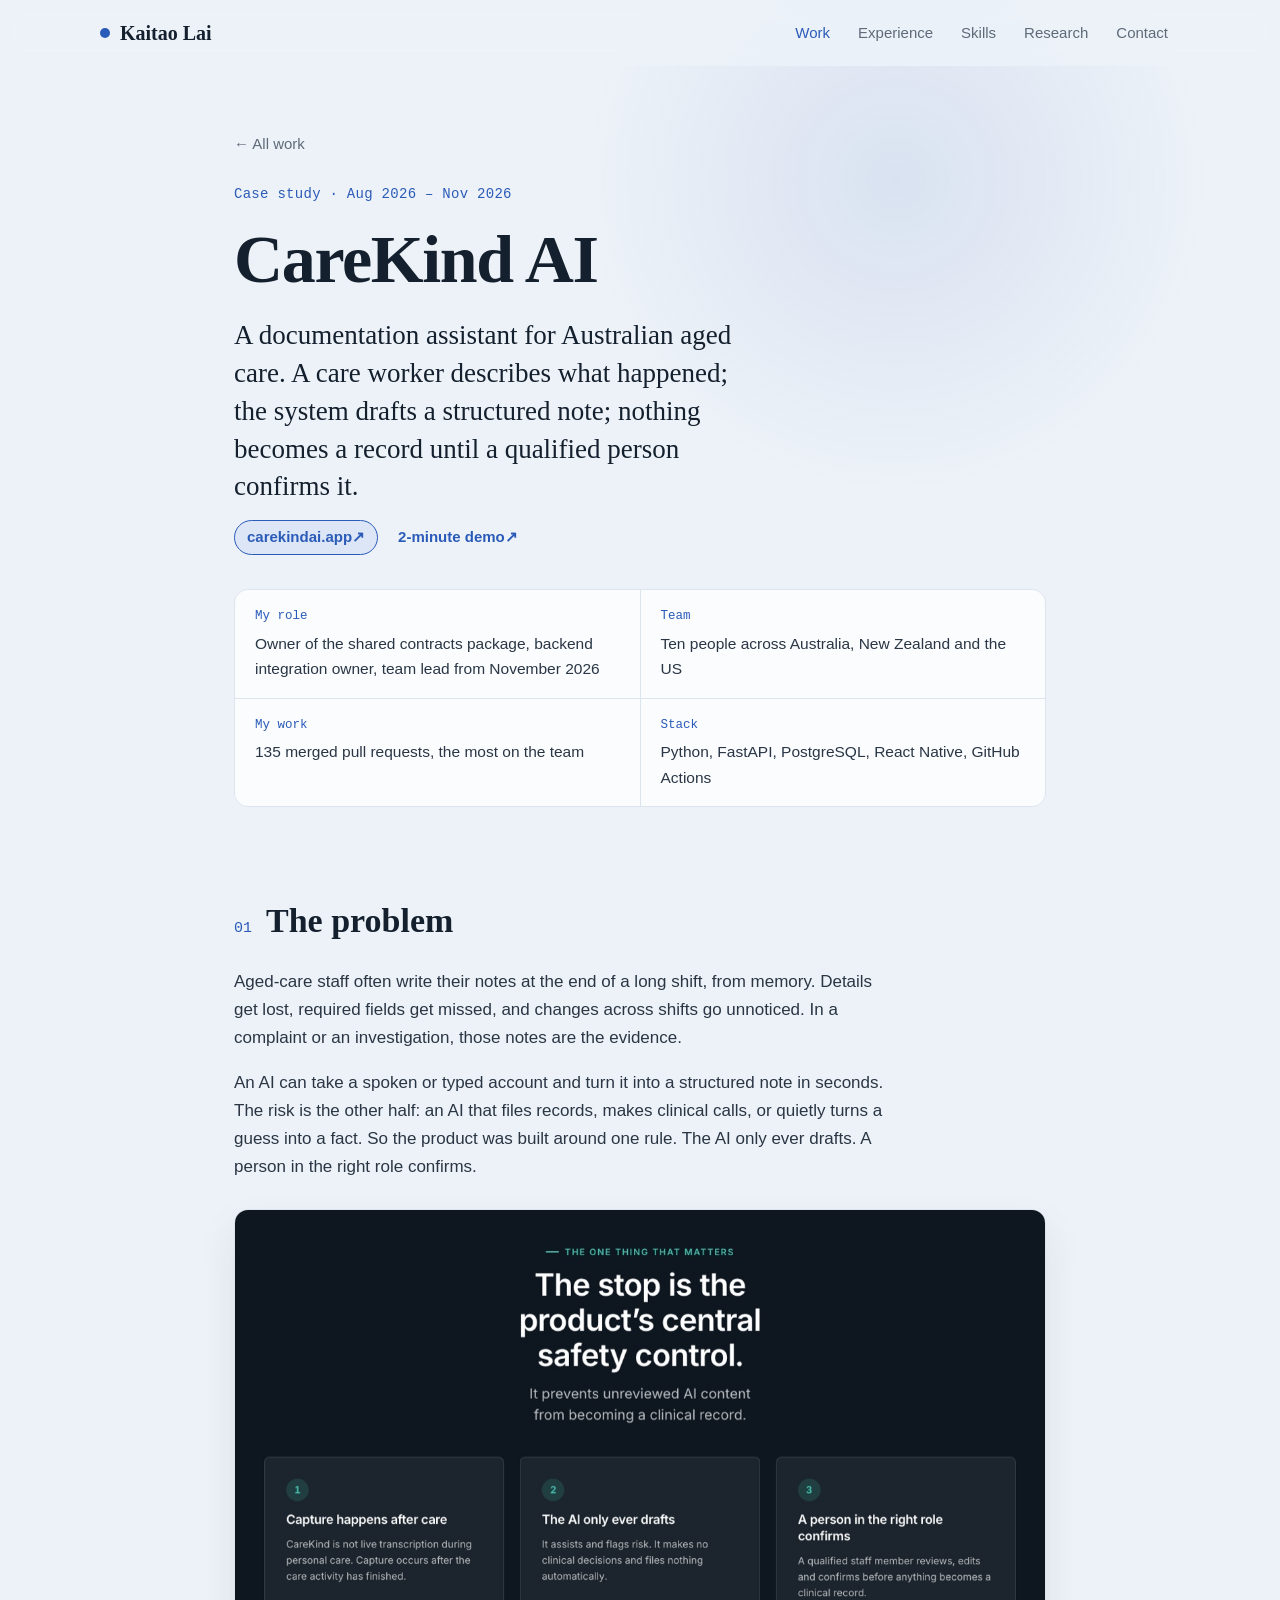
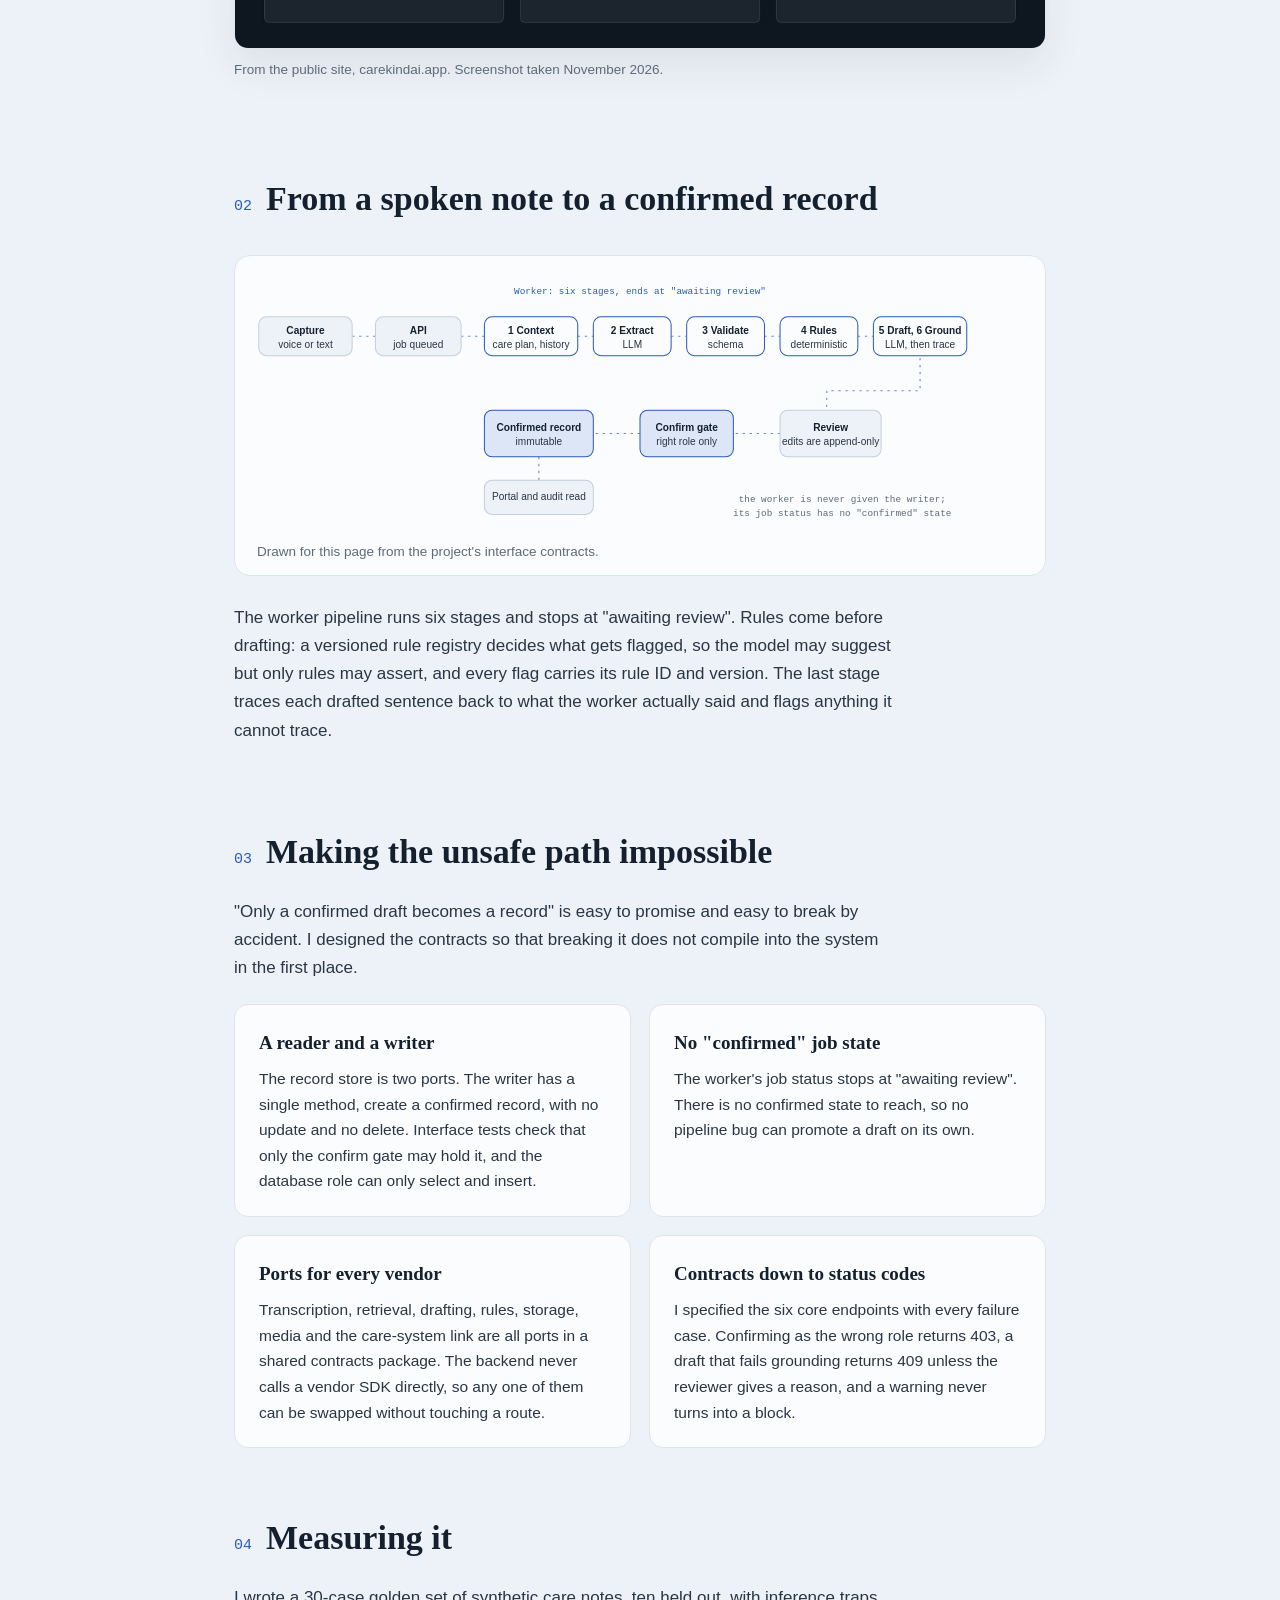
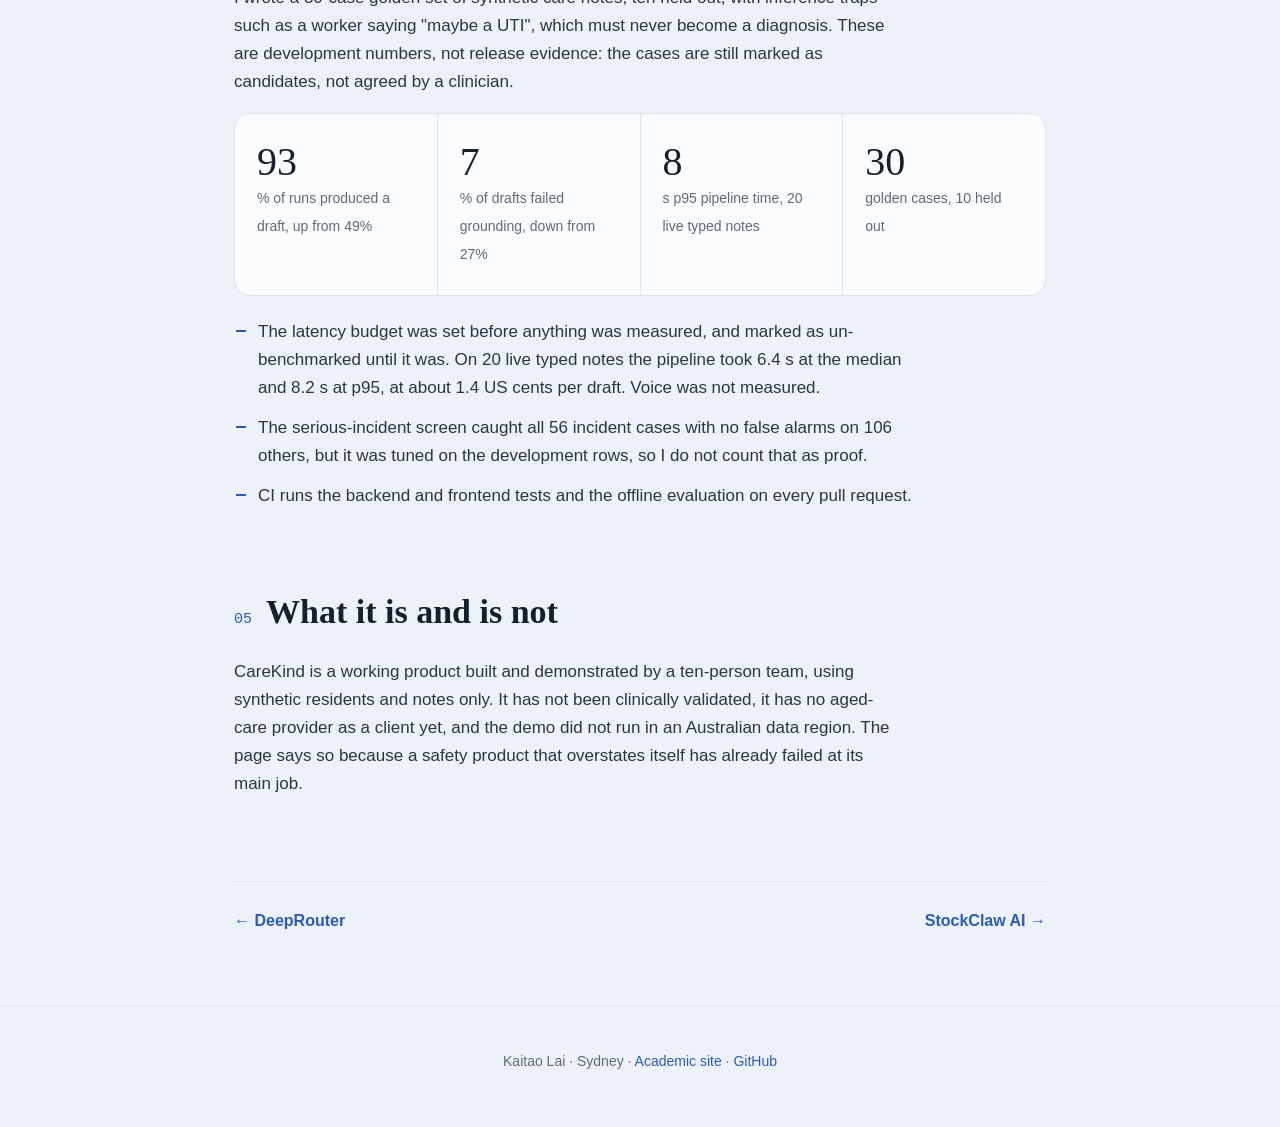
==== carekind/index.html @ e4814b0a "AI portfolio: homepage and four case studies Homepage with about, work, experience, skills, research" ====
<!doctype html>
<html lang="en">
<head>
<meta charset="utf-8">
<meta name="viewport" content="width=device-width, initial-scale=1">
<title>CareKind AI | Kaitao Lai</title>
<meta name="description" content="Case study: CareKind AI, a documentation assistant for aged care where an AI draft cannot become a record until a qualified person confirms it.">
<link rel="stylesheet" href="../assets/css/style.css?v=6">
</head>
<body class="case">

<div class="spotlight" aria-hidden="true"></div>

<header class="nav" id="nav">
  <a class="brand" href="../"><span class="dot"></span>Kaitao Lai</a>
  <button class="menu-btn" id="menuBtn" aria-label="Menu" aria-expanded="false"><span></span><span></span></button>
  <nav id="menu">
    <a class="active" href="../#work">Work</a>
    <a href="../#experience">Experience</a>
    <a href="../#skills">Skills</a>
    <a href="../#research">Research</a>
    <a href="../#contact">Contact</a>
  </nav>
</header>

<main>

  <section class="case-hero">
    <a class="back load" style="--i:0" href="../#work"><span>←</span> All work</a>
    <p class="eyebrow load" style="--i:1">Case study · Aug 2026 – Nov 2026</p>
    <h1 class="load" style="--i:2">CareKind AI</h1>
    <p class="lede load" style="--i:3">A documentation assistant for Australian aged care. A care worker describes what happened; the system drafts a structured note; nothing becomes a record until a qualified person confirms it.</p>
    <p class="links load" style="--i:4"><a class="primary" href="https://carekindai.app/">carekindai.app</a><a href="https://youtu.be/Wnu3o-oVmF0">2-minute demo</a></p>

    <dl class="meta load" style="--i:5">
      <div><dt>My role</dt><dd>Owner of the shared contracts package, backend integration owner, team lead from November 2026</dd></div>
      <div><dt>Team</dt><dd>Ten people across Australia, New Zealand and the US</dd></div>
      <div><dt>My work</dt><dd>135 merged pull requests, the most on the team</dd></div>
      <div><dt>Stack</dt><dd>Python, FastAPI, PostgreSQL, React Native, GitHub Actions</dd></div>
    </dl>
  </section>

  <section class="case-sec reveal">
    <h2><span class="sec-num">01</span>The problem</h2>
    <p>Aged-care staff often write their notes at the end of a long shift, from memory. Details get lost, required fields get missed, and changes across shifts go unnoticed. In a complaint or an investigation, those notes are the evidence.</p>
    <p>An AI can take a spoken or typed account and turn it into a structured note in seconds. The risk is the other half: an AI that files records, makes clinical calls, or quietly turns a guess into a fact. So the product was built around one rule. The AI only ever drafts. A person in the right role confirms.</p>
    <figure class="shot">
      <img src="../assets/img/carekind.jpg" alt="CareKind website section: the stop is the product's central safety control. Capture happens after care; the AI only ever drafts; a person in the right role confirms." loading="lazy">
      <figcaption>From the public site, carekindai.app. Screenshot taken November 2026.</figcaption>
    </figure>
  </section>

  <section class="case-sec reveal">
    <h2><span class="sec-num">02</span>From a spoken note to a confirmed record</h2>
    <figure class="diagram">
      <div class="diagram-scroll">
      <svg viewBox="0 0 1000 330" role="img" aria-label="A capture goes to the API and a job queue; the worker runs six stages and stops at awaiting review; the reviewer edits and confirms; only the confirm gate holds the writer that creates a confirmed record.">
        <g class="grp"><text x="500" y="22">Worker: six stages, ends at "awaiting review"</text></g>
        <g class="edge">
          <path d="M130 80 L160 80"/><path d="M270 80 L300 80"/>
          <path d="M420 80 L440 80"/><path d="M540 80 L560 80"/><path d="M660 80 L680 80"/><path d="M780 80 L800 80"/>
          <path d="M860 108 L860 150 L740 150 L740 175"/>
          <path d="M680 205 L620 205"/><path d="M500 205 L440 205"/>
          <path d="M370 235 L370 265"/>
        </g>
        <g class="box">
          <rect x="10" y="55" width="120" height="50" rx="10"/><text x="70" y="74" class="b">Capture</text><text x="70" y="92">voice or text</text>
          <rect x="160" y="55" width="110" height="50" rx="10"/><text x="215" y="74" class="b">API</text><text x="215" y="92">job queued</text>
        </g>
        <g class="box agent">
          <rect x="300" y="55" width="120" height="50" rx="10"/><text x="360" y="74" class="b">1 Context</text><text x="360" y="92">care plan, history</text>
          <rect x="440" y="55" width="100" height="50" rx="10"/><text x="490" y="74" class="b">2 Extract</text><text x="490" y="92">LLM</text>
          <rect x="560" y="55" width="100" height="50" rx="10"/><text x="610" y="74" class="b">3 Validate</text><text x="610" y="92">schema</text>
          <rect x="680" y="55" width="100" height="50" rx="10"/><text x="730" y="74" class="b">4 Rules</text><text x="730" y="92">deterministic</text>
          <rect x="800" y="55" width="120" height="50" rx="10"/><text x="860" y="74" class="b">5 Draft, 6 Ground</text><text x="860" y="92">LLM, then trace</text>
        </g>
        <g class="box">
          <rect x="680" y="175" width="130" height="60" rx="10"/><text x="745" y="198" class="b">Review</text><text x="745" y="217">edits are append-only</text>
        </g>
        <g class="box key">
          <rect x="500" y="175" width="120" height="60" rx="10"/><text x="560" y="198" class="b">Confirm gate</text><text x="560" y="217">right role only</text>
        </g>
        <g class="box key">
          <rect x="300" y="175" width="140" height="60" rx="10"/><text x="370" y="198" class="b">Confirmed record</text><text x="370" y="217">immutable</text>
        </g>
        <g class="box">
          <rect x="300" y="265" width="140" height="44" rx="10"/><text x="370" y="287">Portal and audit read</text>
        </g>
        <text class="note" x="760" y="290">the worker is never given the writer;</text>
        <text class="note" x="760" y="308">its job status has no "confirmed" state</text>
      </svg>
      </div>
      <figcaption>Drawn for this page from the project's interface contracts.</figcaption>
    </figure>
    <p>The worker pipeline runs six stages and stops at "awaiting review". Rules come before drafting: a versioned rule registry decides what gets flagged, so the model may suggest but only rules may assert, and every flag carries its rule ID and version. The last stage traces each drafted sentence back to what the worker actually said and flags anything it cannot trace.</p>
  </section>

  <section class="case-sec reveal">
    <h2><span class="sec-num">03</span>Making the unsafe path impossible</h2>
    <p>"Only a confirmed draft becomes a record" is easy to promise and easy to break by accident. I designed the contracts so that breaking it does not compile into the system in the first place.</p>
    <div class="decisions">
      <div class="decision reveal">
        <h3>A reader and a writer</h3>
        <p>The record store is two ports. The writer has a single method, create a confirmed record, with no update and no delete. Interface tests check that only the confirm gate may hold it, and the database role can only select and insert.</p>
      </div>
      <div class="decision reveal">
        <h3>No "confirmed" job state</h3>
        <p>The worker's job status stops at "awaiting review". There is no confirmed state to reach, so no pipeline bug can promote a draft on its own.</p>
      </div>
      <div class="decision reveal">
        <h3>Ports for every vendor</h3>
        <p>Transcription, retrieval, drafting, rules, storage, media and the care-system link are all ports in a shared contracts package. The backend never calls a vendor SDK directly, so any one of them can be swapped without touching a route.</p>
      </div>
      <div class="decision reveal">
        <h3>Contracts down to status codes</h3>
        <p>I specified the six core endpoints with every failure case. Confirming as the wrong role returns 403, a draft that fails grounding returns 409 unless the reviewer gives a reason, and a warning never turns into a block.</p>
      </div>
    </div>
  </section>

  <section class="case-sec reveal">
    <h2><span class="sec-num">04</span>Measuring it</h2>
    <p>I wrote a 30-case golden set of synthetic care notes, ten held out, with inference traps such as a worker saying "maybe a UTI", which must never become a diagnosis. These are development numbers, not release evidence: the cases are still marked as candidates, not agreed by a clinician.</p>
    <div class="stats case-stats">
      <div class="stat"><span class="num" data-to="93">0</span><span class="lbl">% of runs produced a draft, up from 49%</span></div>
      <div class="stat"><span class="num" data-to="7">0</span><span class="lbl">% of drafts failed grounding, down from 27%</span></div>
      <div class="stat"><span class="num" data-to="8">0</span><span class="lbl">s p95 pipeline time, 20 live typed notes</span></div>
      <div class="stat"><span class="num" data-to="30">0</span><span class="lbl">golden cases, 10 held out</span></div>
    </div>
    <ul class="ticks">
      <li>The latency budget was set before anything was measured, and marked as un-benchmarked until it was. On 20 live typed notes the pipeline took 6.4 s at the median and 8.2 s at p95, at about 1.4 US cents per draft. Voice was not measured.</li>
      <li>The serious-incident screen caught all 56 incident cases with no false alarms on 106 others, but it was tuned on the development rows, so I do not count that as proof.</li>
      <li>CI runs the backend and frontend tests and the offline evaluation on every pull request.</li>
    </ul>
  </section>

  <section class="case-sec reveal">
    <h2><span class="sec-num">05</span>What it is and is not</h2>
    <p>CareKind is a working product built and demonstrated by a ten-person team, using synthetic residents and notes only. It has not been clinically validated, it has no aged-care provider as a client yet, and the demo did not run in an Australian data region. The page says so because a safety product that overstates itself has already failed at its main job.</p>
  </section>

  <nav class="case-next reveal">
    <a href="../deeprouter/"><span>←</span> DeepRouter</a>
    <a href="../stockclaw/">StockClaw AI <span>→</span></a>
  </nav>

</main>

<footer class="foot">
  <p>Kaitao Lai · Sydney · <a href="https://kaitaolai.github.io/">Academic site</a> · <a href="https://github.com/taowis">GitHub</a></p>
</footer>

<script src="../assets/js/main.js?v=6"></script>
</body>
</html>
---- assets/css/style.css ----
:root {
  --bg: #EDF2F8;
  --surface: #FAFCFE;
  --ink: #14202E;
  --body-ink: #2A3644;
  --muted: #5E6A79;
  --accent: #2B5BB8;
  --accent-soft: #DCE6F6;
  --line: #DCE4EE;
  --edge-box: #C3CFDD;
  --glow: rgba(43, 91, 184, .10);
  --nav-bg: rgba(237, 242, 248, .85);
  --serif: Georgia, "Times New Roman", serif;
  --sans: ui-sans-serif, -apple-system, "Segoe UI", "Helvetica Neue", Arial, sans-serif;
  --mono: ui-monospace, "SF Mono", Menlo, Consolas, monospace;
  --ease: cubic-bezier(.2, .7, .2, 1);
  --w: 1080px;
}

* { box-sizing: border-box; }
html { scroll-behavior: smooth; scroll-padding-top: 80px; }
body {
  margin: 0; background: var(--bg); color: var(--body-ink);
  font-family: var(--sans); font-size: 17px; line-height: 1.65;
  -webkit-font-smoothing: antialiased;
}
a { color: var(--accent); text-decoration: none; }
a:hover { text-decoration: underline; text-underline-offset: 3px; }
h1, h2, h3, h4 { font-family: var(--serif); color: var(--ink); font-weight: 600; margin: 0; }
::selection { background: var(--accent-soft); }

/* mouse-following glow */
.spotlight {
  position: fixed; inset: 0; pointer-events: none; z-index: 0;
  background: radial-gradient(520px circle at var(--mx, 70%) var(--my, 20%),
              var(--glow), transparent 60%);
  transition: background .1s;
}

/* nav */
.nav {
  position: fixed; top: 0; left: 0; right: 0; z-index: 10; height: 66px;
  display: flex; align-items: center; justify-content: space-between;
  padding: 0 max(24px, calc((100vw - var(--w)) / 2));
  background: var(--nav-bg); backdrop-filter: blur(10px);
  transition: transform .35s var(--ease), box-shadow .35s;
}
.nav.hide { transform: translateY(-100%); }
.nav.shadow { box-shadow: 0 1px 0 var(--line), 0 8px 24px rgba(20, 32, 46, .05); }
.brand { font-family: var(--serif); font-size: 20px; font-weight: 700; color: var(--ink); display: flex; align-items: center; gap: 10px; }
.brand:hover { text-decoration: none; }
.dot { width: 10px; height: 10px; border-radius: 50%; background: var(--accent); animation: pulse 2.6s infinite; }
@keyframes pulse { 0%,100% { box-shadow: 0 0 0 0 color-mix(in srgb, var(--accent) 45%, transparent); } 50% { box-shadow: 0 0 0 7px transparent; } }
.nav nav { display: flex; gap: 4px; }
.nav nav a { color: var(--muted); font-size: 15px; padding: 6px 12px; border-radius: 8px; transition: color .2s, background .2s; }
.nav nav a:hover { color: var(--ink); background: var(--accent-soft); text-decoration: none; }
.nav nav a.active { color: var(--accent); }
.menu-btn { display: none; }

main { position: relative; z-index: 1; max-width: var(--w); margin: 0 auto; padding: 0 24px; }

/* hero */
.hero {
  min-height: 100vh; display: grid; grid-template-columns: 1.15fr .85fr; gap: 48px;
  align-items: center; padding-top: 66px;
}
.eyebrow { font-family: var(--mono); font-size: 14px; color: var(--accent); margin: 0 0 18px; letter-spacing: .02em; }
.hero h1 { font-size: clamp(48px, 7vw, 84px); line-height: 1.02; letter-spacing: -.02em; }
.lede { font-family: var(--serif); font-size: clamp(21px, 2.3vw, 27px); line-height: 1.4; color: var(--ink); margin: 22px 0 14px; max-width: 30ch; }
.sub { color: var(--muted); max-width: 52ch; margin: 0 0 30px; }
.hero-cta { display: flex; flex-wrap: wrap; gap: 12px; }
.btn {
  display: inline-block; padding: 12px 22px; border-radius: 10px; font-size: 15px; font-weight: 600;
  background: var(--accent); color: #fff; border: 1px solid var(--accent);
  transition: transform .25s var(--ease), box-shadow .25s, background .25s;
}
.btn:hover { text-decoration: none; transform: translateY(-3px); box-shadow: 0 10px 22px color-mix(in srgb, var(--accent) 28%, transparent); }
.btn.ghost { background: transparent; color: var(--accent); }
.btn.ghost:hover { background: var(--accent-soft); box-shadow: none; }
.btn.big { padding: 16px 30px; font-size: 16px; }

.hero-art { position: relative; }
#graph { width: 100%; aspect-ratio: 1 / 1; display: block; }
.art-label { font-family: var(--mono); font-size: 12.5px; color: var(--muted); text-align: center; margin: 6px 0 0; }

/* page-load stagger */
.load { opacity: 0; transform: translateY(18px); animation: up .8s var(--ease) forwards; animation-delay: calc(var(--i) * 120ms + 100ms); }
@keyframes up { to { opacity: 1; transform: none; } }

/* scroll reveal */
.reveal { opacity: 0; transform: translateY(28px); transition: opacity .8s var(--ease), transform .8s var(--ease); }
.reveal.in { opacity: 1; transform: none; }

/* stats */
.stats {
  display: grid; grid-template-columns: repeat(4, 1fr); gap: 1px;
  background: var(--line); border: 1px solid var(--line); border-radius: 16px; overflow: hidden;
  margin-bottom: 40px;
}
.stat { background: var(--surface); padding: 26px 22px; }
.num { display: block; font-family: var(--serif); font-size: 40px; color: var(--ink); line-height: 1.1; }
.lbl { font-size: 14px; color: var(--muted); }

/* sections */
.block { padding: 90px 0 20px; }
.sec-title { font-size: clamp(30px, 4vw, 40px); display: flex; align-items: baseline; gap: 14px; margin-bottom: 36px; }
.sec-title::after { content: ""; flex: 1; height: 1px; background: var(--line); margin-left: 12px; transform: translateY(-8px); }
.sec-num { font-family: var(--mono); font-size: 15px; color: var(--accent); font-weight: 400; }
.sub-title { font-size: 24px; margin: 70px 0 22px; }

/* about */
.about { display: grid; grid-template-columns: 1.4fr .8fr; gap: 56px; align-items: start; }
.about-text p { margin: 0 0 16px; max-width: 62ch; }
.about-list { display: grid; grid-template-columns: repeat(2, minmax(160px, 220px)); gap: 6px 20px; padding: 0; margin: 4px 0 0; list-style: none; font-family: var(--mono); font-size: 14px; }
.about-list li { position: relative; padding-left: 18px; }
.about-list li::before { content: "▹"; position: absolute; left: 0; color: var(--accent); }
.portrait { position: relative; max-width: 300px; justify-self: center; width: 100%; }
.portrait-frame { position: relative; border-radius: 12px; }
.portrait-frame::after {
  content: ""; position: absolute; inset: 0; border: 2px solid var(--accent); border-radius: 12px;
  transform: translate(16px, 16px); z-index: -1; transition: transform .35s var(--ease);
}
.portrait-frame img {
  display: block; width: 100%; height: auto; aspect-ratio: 4 / 5; object-fit: cover; object-position: 50% 20%;
  border-radius: 12px; filter: saturate(.85) contrast(1.02); box-shadow: 0 16px 34px rgba(20, 32, 46, .14);
  transition: transform .35s var(--ease), filter .35s, box-shadow .35s;
}
.portrait-frame::before {
  content: ""; position: absolute; inset: 0; border-radius: 12px; background: var(--accent); opacity: .16;
  mix-blend-mode: multiply; z-index: 1; pointer-events: none; transition: opacity .35s, transform .35s var(--ease);
}
.portrait:hover .portrait-frame img { transform: translate(-5px, -5px); filter: none; box-shadow: 0 22px 40px rgba(20, 32, 46, .18); }
.portrait:hover .portrait-frame::before { opacity: 0; transform: translate(-5px, -5px); }
.portrait:hover .portrait-frame::after { transform: translate(10px, 10px); }

/* featured projects */
.features { display: grid; grid-template-columns: 1fr 1fr; gap: 22px; }
.feature {
  display: flex; flex-direction: column; color: var(--body-ink);
  background: var(--surface); border: 1px solid var(--line); border-radius: 18px;
  padding: 30px 30px 26px; position: relative; overflow: hidden;
  transition: transform .45s var(--ease), box-shadow .45s var(--ease), border-color .45s, opacity .8s var(--ease);
}
.feature::before {
  content: ""; position: absolute; left: 0; top: 0; bottom: 0; width: 4px; background: var(--accent);
  transform: scaleY(0); transform-origin: top; transition: transform .6s var(--ease);
}
.feature.in::before { transform: scaleY(1); transition-delay: .3s; }
.feature:hover { text-decoration: none; transform: translateY(-5px); box-shadow: 0 18px 40px rgba(20, 32, 46, .07); border-color: var(--accent-soft); }
.media {
  margin: -30px -30px 22px; aspect-ratio: 16 / 9; overflow: hidden; background: var(--accent-soft);
  border-bottom: 1px solid var(--line);
}
.media img, .media svg { width: 100%; height: 100%; object-fit: cover; object-position: top left; display: block;
  transition: transform .8s var(--ease); }
.feature:hover .media img, .feature:hover .media svg { transform: scale(1.04); }
.media.contain img { object-fit: contain; object-position: center; background: var(--surface); }
.shot { margin: 28px 0; }
.shot img { width: 100%; display: block; border-radius: 14px; border: 1px solid var(--line); box-shadow: 0 18px 40px rgba(20, 32, 46, .08); }
.shot figcaption { font-size: 13.5px; color: var(--muted); margin-top: 10px; }
.kicker { font-family: var(--mono); font-size: 13px; color: var(--accent); margin: 0 0 10px; }
.feature h3 { font-size: 27px; line-height: 1.15; transition: color .25s; }
a.feature:hover h3 { color: var(--accent); }
.tagline { font-family: var(--serif); font-size: 18px; color: var(--muted); margin: 8px 0 14px; }
.feature p { margin: 0 0 12px; }
.feature .tech { margin-top: auto; padding-top: 4px; }
.more { font-weight: 600; color: var(--accent); margin: 0 !important; }
.more span { display: inline-block; transition: transform .3s var(--ease); }
a.feature:hover .more span { transform: translateX(6px); }
.tech { font-family: var(--mono); font-size: 13px; color: var(--muted); }
.links { display: flex; flex-wrap: wrap; gap: 8px 20px; margin: 0 !important; }
.links a { font-weight: 600; font-size: 15px; }
.links a::after { content: " ↗"; display: inline-block; transition: transform .25s var(--ease); }
.links a:hover::after { transform: translate(3px, -3px); }
.links { align-items: center; }
.links a.primary { font-weight: 800; color: var(--accent); background: var(--accent-soft); border: 1px solid var(--accent); padding: 4px 12px; border-radius: 999px; transition: background .25s, color .25s, transform .25s var(--ease); }
.links a.primary:hover { background: var(--accent); color: #fff; text-decoration: none; transform: translateY(-2px); }

/* cards */
.cards { display: grid; grid-template-columns: repeat(3, 1fr); gap: 18px; }
.card {
  display: flex; flex-direction: column; background: var(--surface); border: 1px solid var(--line);
  border-radius: 14px; padding: 22px; color: var(--body-ink);
  transition: transform .35s var(--ease), box-shadow .35s, border-color .35s, opacity .8s var(--ease);
}
.card:hover { text-decoration: none; transform: translateY(-6px); box-shadow: 0 14px 30px rgba(20, 32, 46, .08); border-color: var(--accent); }
.card-top { display: flex; justify-content: space-between; font-family: var(--mono); font-size: 12.5px; color: var(--muted); margin: 0 0 12px; }
.arrow { color: var(--accent); font-size: 18px; transition: transform .3s var(--ease); }
.card:hover .arrow { transform: translate(4px, -4px); }
.card h4 { font-size: 21px; margin-bottom: 8px; transition: color .25s; }
.card:hover h4 { color: var(--accent); }
.card p { font-size: 15.5px; margin: 0 0 12px; }
.card .tech { margin-top: auto; margin-bottom: 0; font-size: 12.5px; }
.cards .card:nth-child(3n+2) { transition-delay: 0s; }

/* timeline */
.timeline { list-style: none; margin: 0; padding: 0 0 0 30px; position: relative; }
.timeline::before { content: ""; position: absolute; left: 6px; top: 8px; bottom: 8px; width: 2px; background: var(--line); }
.timeline::after {
  content: ""; position: absolute; left: 6px; top: 8px; width: 2px; background: var(--accent);
  height: var(--progress, 0%); max-height: calc(100% - 16px); transition: height .15s linear;
}
.timeline li { position: relative; padding: 0 0 34px; }
.timeline li::before {
  content: ""; position: absolute; left: -30px; top: 7px; width: 14px; height: 14px; border-radius: 50%;
  background: var(--bg); border: 2px solid var(--accent); z-index: 1; transition: background .4s;
}
.timeline li.in::before { background: var(--accent); transition-delay: .25s; }
.when { font-family: var(--mono); font-size: 13px; color: var(--accent); margin: 0 0 4px; }
.timeline h3 { font-size: 21px; line-height: 1.3; margin-bottom: 6px; }
.timeline p { margin: 0; max-width: 72ch; }

/* skills */
.skills { display: grid; grid-template-columns: repeat(2, 1fr); gap: 26px 40px; }
.skill-group h3 { font-size: 19px; margin-bottom: 12px; }
.chips { display: flex; flex-wrap: wrap; gap: 8px; margin: 0; }
.chips span {
  font-size: 14px; padding: 5px 12px; border-radius: 999px; background: var(--surface);
  border: 1px solid var(--line); transition: transform .2s var(--ease), border-color .2s, color .2s;
}
.chips span:hover { transform: translateY(-2px); border-color: var(--accent); color: var(--accent); }

/* research */
.research p { max-width: 70ch; }
.certs { margin-top: 30px; background: var(--surface); border: 1px solid var(--line); border-left: 4px solid var(--accent); border-radius: 12px; padding: 22px 26px; }
.certs h3 { font-size: 19px; margin-bottom: 8px; }
.certs ul { margin: 0; padding-left: 20px; columns: 2; }
.muted { color: var(--muted); font-size: 14px; margin: 10px 0 0; }

/* contact */
.contact { text-align: center; padding-bottom: 80px; }
.contact .sec-title { justify-content: center; }
.contact .sec-title::after { display: none; }
.contact-line { font-family: var(--serif); font-size: 22px; color: var(--ink); max-width: 34ch; margin: 0 auto 30px; }

.foot { text-align: center; color: var(--muted); font-size: 14px; padding: 30px 24px 40px; border-top: 1px solid var(--line); position: relative; z-index: 1; }


/* case study pages */
.case main { max-width: 860px; }
.case-hero { padding: 130px 0 30px; }
.back { display: inline-block; font-size: 15px; color: var(--muted); margin-bottom: 26px; }
.back span { display: inline-block; transition: transform .3s var(--ease); }
.back:hover { color: var(--accent); text-decoration: none; }
.back:hover span { transform: translateX(-5px); }
.case-hero h1 { font-size: clamp(44px, 6vw, 68px); line-height: 1.05; letter-spacing: -.02em; }
.case-hero .lede { max-width: 38ch; }
.case-hero .links { margin: 6px 0 34px !important; }
.meta { display: grid; grid-template-columns: 1fr 1fr; gap: 1px; margin: 0; background: var(--line); border: 1px solid var(--line); border-radius: 14px; overflow: hidden; }
.meta div { background: var(--surface); padding: 16px 20px; }
.meta dt { font-family: var(--mono); font-size: 12.5px; color: var(--accent); margin-bottom: 4px; }
.meta dd { margin: 0; font-size: 15.5px; }
.case-sec { padding: 56px 0 6px; }
.case-sec h2 { font-size: clamp(26px, 3.4vw, 34px); display: flex; align-items: baseline; gap: 14px; margin-bottom: 18px; }
.case-sec p { max-width: 70ch; }
.case-sec code { font-family: var(--mono); font-size: .88em; background: var(--accent-soft); padding: 1px 6px; border-radius: 5px; }
.diagram { margin: 28px 0; background: var(--surface); border: 1px solid var(--line); border-radius: 16px; padding: 18px 16px 12px; }
.diagram-scroll { overflow-x: auto; }
.diagram svg { display: block; width: 100%; min-width: 720px; height: auto; }
.diagram figcaption { font-size: 13.5px; color: var(--muted); margin-top: 10px; padding: 0 6px; }
svg text { font-family: var(--sans); font-size: 13px; fill: var(--body-ink); text-anchor: middle; dominant-baseline: middle; }
svg text.b { font-weight: 700; fill: var(--ink); }
svg .grp text { font-family: var(--mono); font-size: 12px; fill: var(--accent); }
svg .note { font-family: var(--mono); font-size: 12px; fill: var(--muted); }
svg .tiers text { font-family: var(--mono); font-size: 11.5px; fill: var(--accent); }
svg .box rect { fill: var(--bg); stroke: var(--edge-box); stroke-width: 1.3; transition: fill .3s, stroke .3s; }
svg .box.key rect { fill: var(--accent-soft); stroke: var(--accent); }
svg .box.agent rect { fill: var(--surface); stroke: var(--accent); }
svg .edge path { fill: none; stroke: var(--accent); stroke-width: 1.4; stroke-dasharray: 3 6; opacity: .7; animation: flow 1.4s linear infinite; }
@keyframes flow { to { stroke-dashoffset: -18; } }
.decisions { display: grid; grid-template-columns: 1fr 1fr; gap: 18px; margin-top: 22px; }
.decision { background: var(--surface); border: 1px solid var(--line); border-radius: 14px; padding: 22px 24px; transition: transform .35s var(--ease), border-color .35s, box-shadow .35s, opacity .8s var(--ease); }
.decision:hover { transform: translateY(-4px); border-color: var(--accent); box-shadow: 0 14px 30px rgba(20, 32, 46, .06); }
.decision h3 { font-size: 19px; margin-bottom: 8px; }
.decision p { font-size: 15.5px; margin: 0; }
.ticks { list-style: none; padding: 0; margin: 0; max-width: 72ch; }
.ticks li { position: relative; padding-left: 24px; margin-bottom: 12px; }
.ticks li::before { content: ""; position: absolute; left: 2px; top: .72em; width: 10px; height: 2px; background: var(--accent); }
.case-stats { margin: 8px 0 22px; }
.case-next { display: flex; justify-content: space-between; gap: 16px; margin: 60px 0 70px; padding-top: 26px; border-top: 1px solid var(--line); }
.case-next a { font-weight: 600; font-size: 16px; }
.case-next span { display: inline-block; transition: transform .3s var(--ease); }
.case-next a:first-child:hover span { transform: translateX(-5px); }
.case-next a:last-child:hover span { transform: translate(3px, -3px); }
@media (max-width: 720px) {
  .meta, .decisions { grid-template-columns: 1fr; }
  .case-hero { padding-top: 100px; }
}

/* bar chart */
svg .axis line { stroke: var(--edge-box); stroke-width: 1.2; }
svg .ticksx text { font-family: var(--mono); font-size: 15px; fill: var(--muted); }
svg .chance { stroke: var(--muted); stroke-width: 1.2; stroke-dasharray: 4 4; }
svg .lab { text-anchor: end; font-size: 17px; }
svg .bar { fill: #B9C6D8; transition: width 1.1s var(--ease); }
svg .bar.model { fill: var(--accent-soft); stroke: var(--accent); stroke-width: 1.2; }
svg .bar.win { fill: var(--accent); }
svg .ci { stroke: var(--ink); stroke-width: 1.6; opacity: .55; }
svg .val { text-anchor: end; font-family: var(--mono); font-size: 15px; font-weight: 700; fill: var(--ink); }
svg .bar.win ~ .val:last-of-type { fill: #fff; }

/* small screens */
@media (max-width: 880px) {
  .hero { grid-template-columns: 1fr; padding-top: 110px; min-height: auto; gap: 20px; }
  .hero-art { max-width: 380px; margin: 0 auto; }
  .stats { grid-template-columns: repeat(2, 1fr); }
  .features { grid-template-columns: 1fr; }
  .feature { padding: 26px; }
  .media { margin: -26px -26px 20px; }
  .cards { grid-template-columns: 1fr 1fr; }
  .skills { grid-template-columns: 1fr; }
  .about { grid-template-columns: 1fr; gap: 40px; }
  .portrait { max-width: 240px; }
  .menu-btn { display: flex; flex-direction: column; gap: 6px; background: none; border: 0; padding: 10px; cursor: pointer; }
  .menu-btn span { width: 24px; height: 2px; background: var(--ink); transition: transform .3s; }
  .menu-btn[aria-expanded="true"] span:first-child { transform: translateY(4px) rotate(45deg); }
  .menu-btn[aria-expanded="true"] span:last-child { transform: translateY(-4px) rotate(-45deg); }
  .nav nav {
    position: fixed; top: 66px; right: 0; left: 0; flex-direction: column; padding: 16px 24px 24px;
    background: var(--bg); border-bottom: 1px solid var(--line);
    transform: translateY(-12px); opacity: 0; pointer-events: none; transition: .3s var(--ease);
  }
  .nav nav.open { transform: none; opacity: 1; pointer-events: auto; }
}
@media (max-width: 560px) {
  .cards { grid-template-columns: 1fr; }
  .certs ul { columns: 1; }
}

@media (prefers-reduced-motion: reduce) {
  *, *::before, *::after { animation: none !important; transition: none !important; }
  .load, .reveal { opacity: 1; transform: none; }
  html { scroll-behavior: auto; }
}
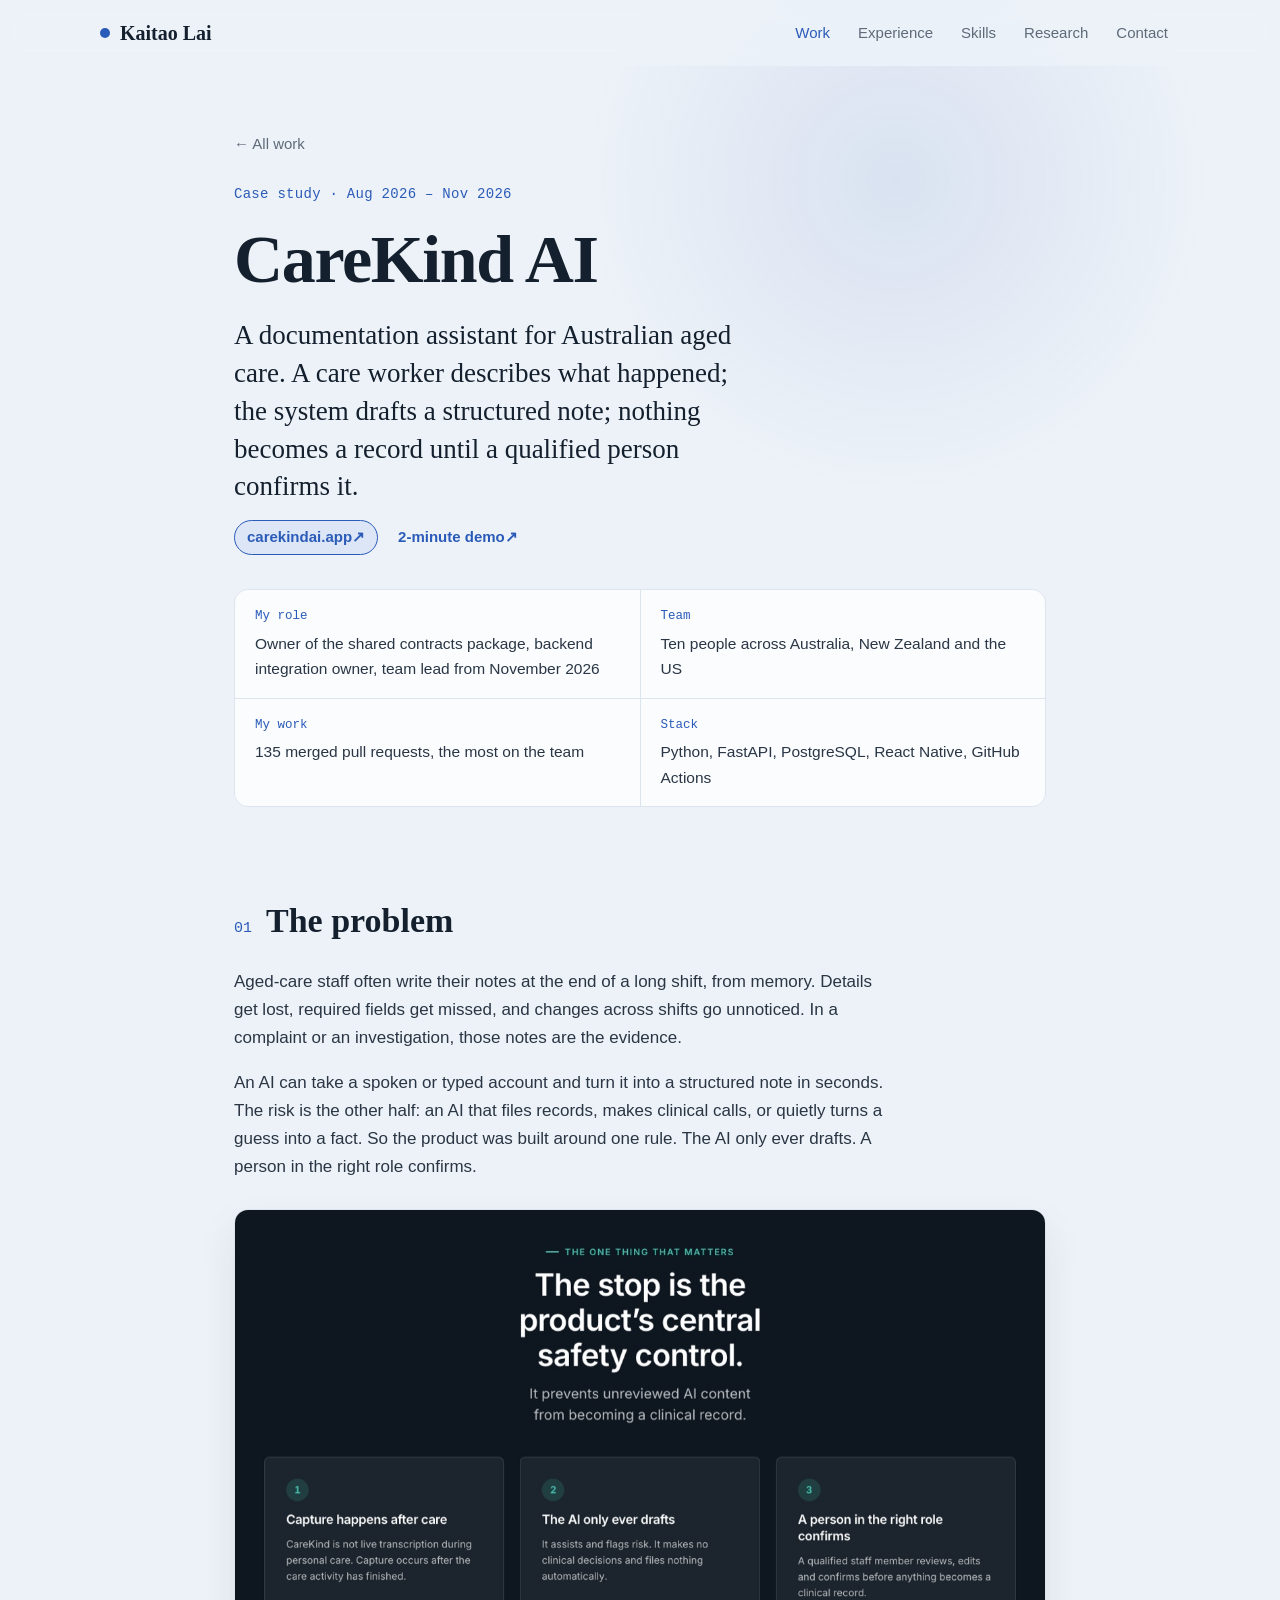
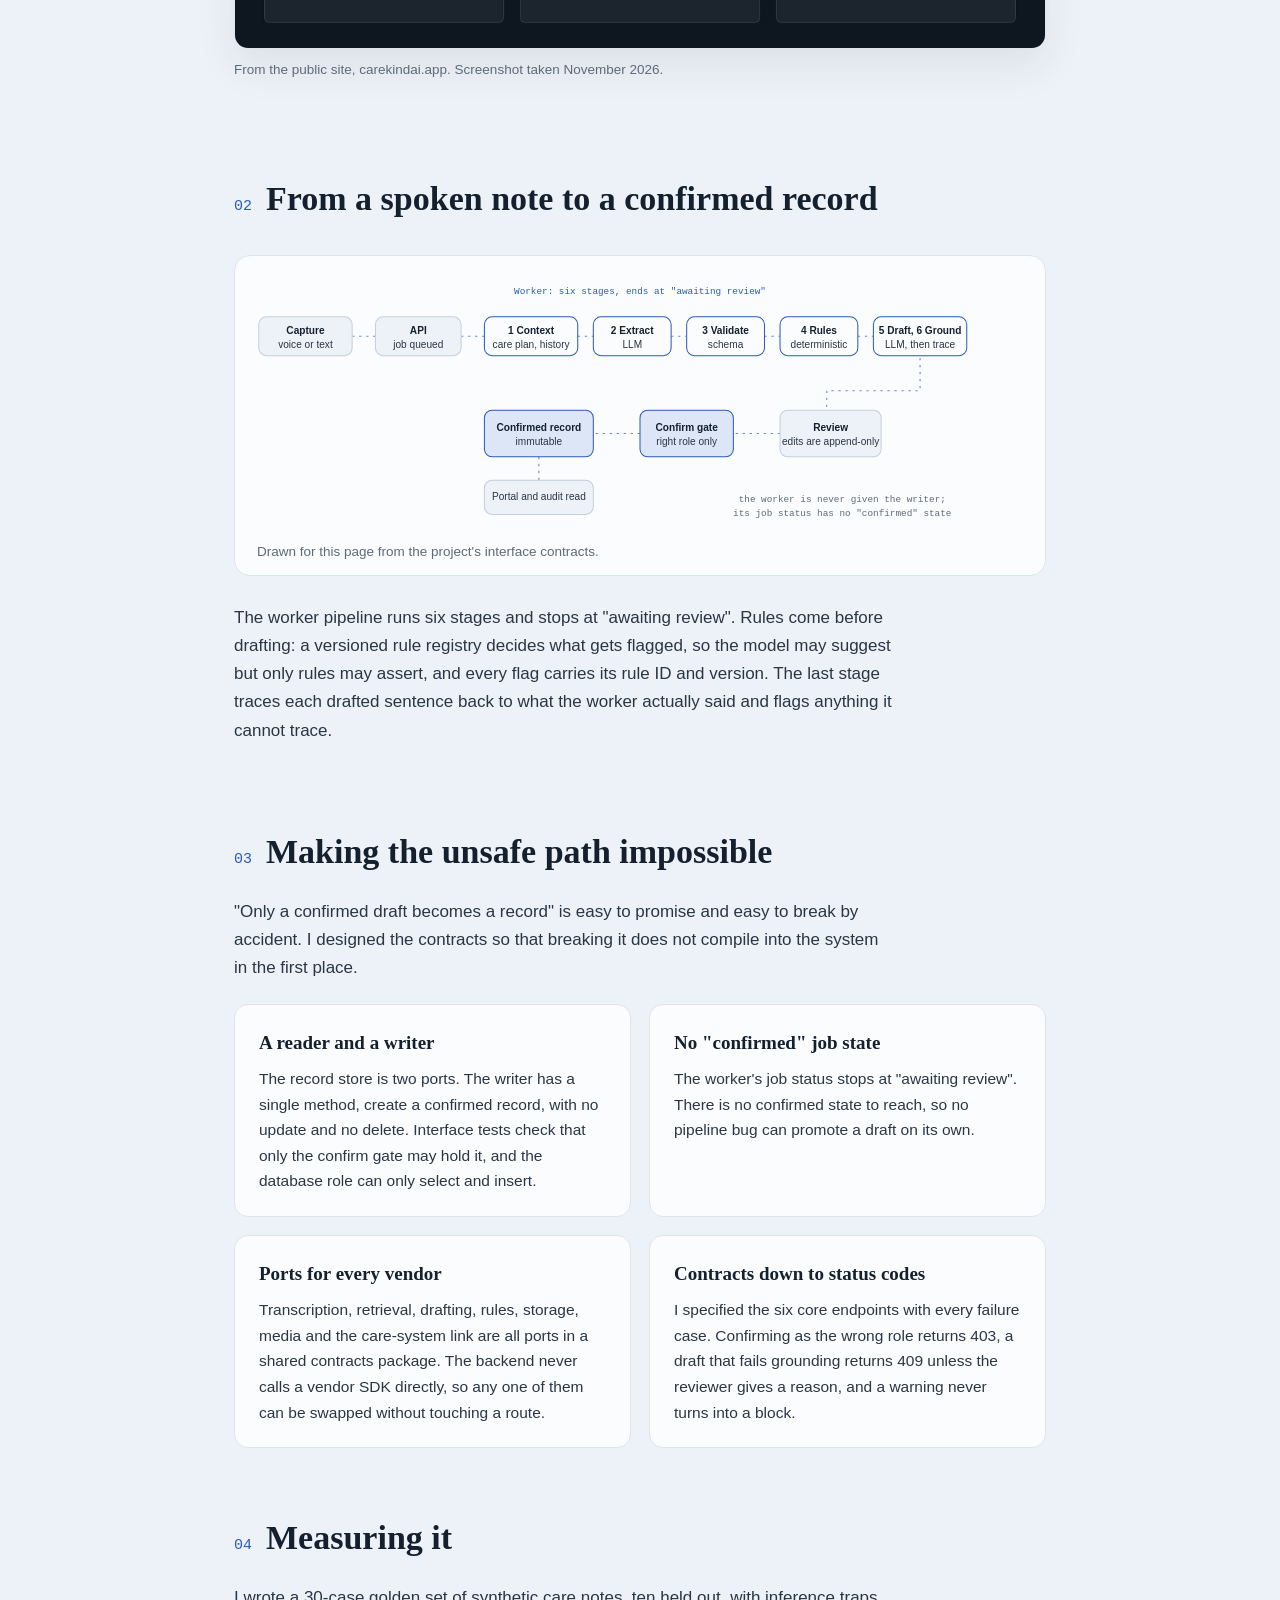
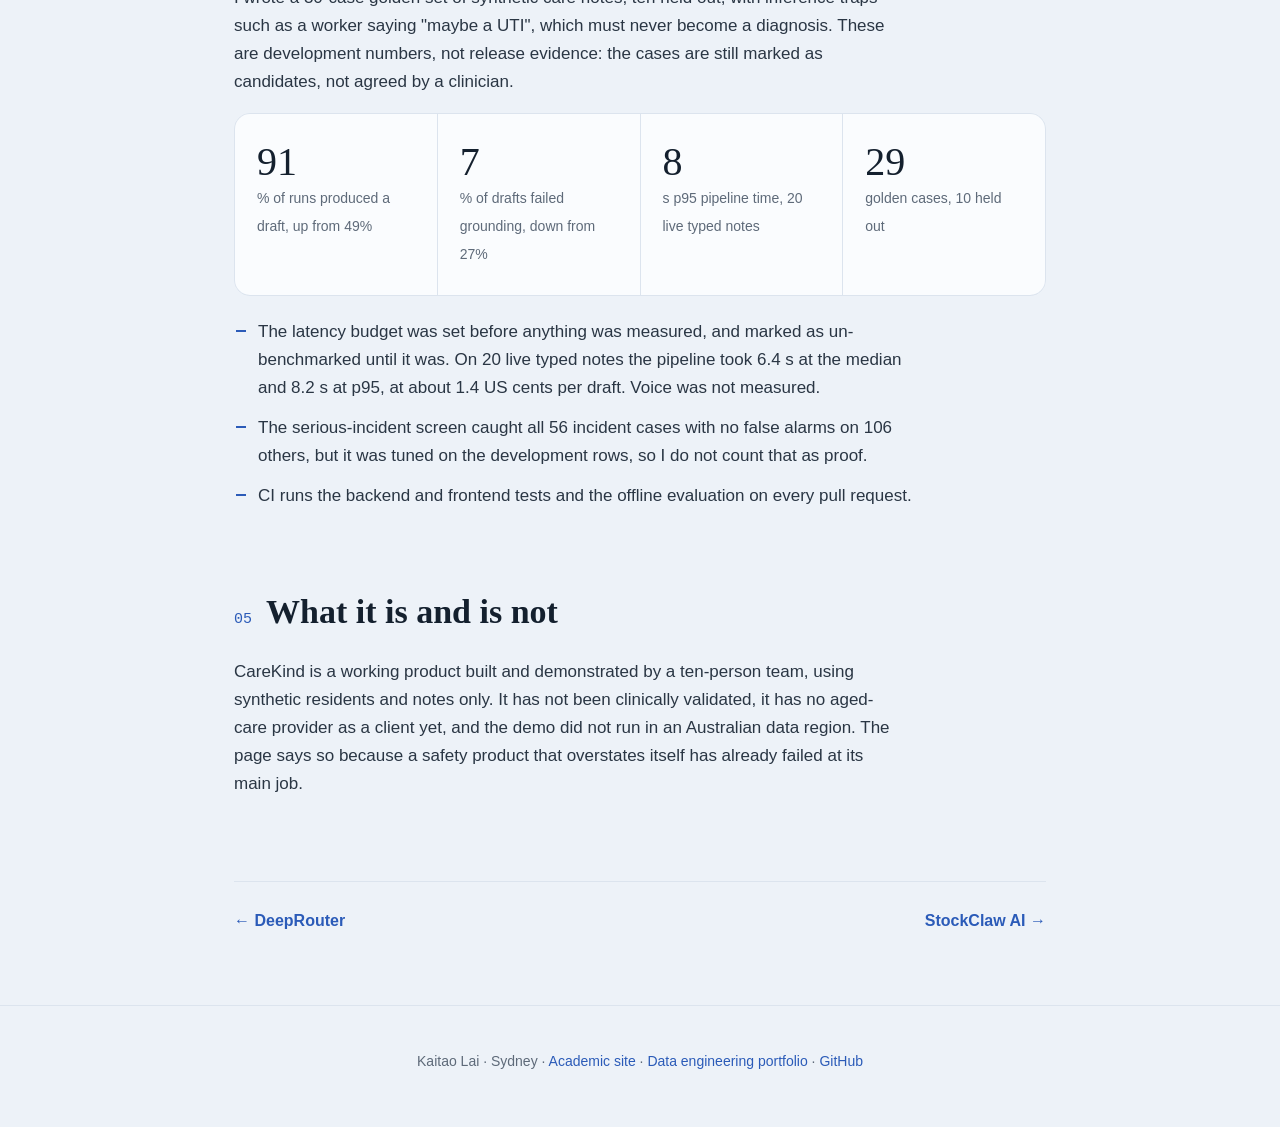
==== commit 05b25f2e: "StockClaw figures from the repository, citation wording, footer link to the data portfolio" ====
--- a/carekind/index.html
+++ b/carekind/index.html
@@ -5,7 +5,7 @@
 <meta name="viewport" content="width=device-width, initial-scale=1">
 <title>CareKind AI | Kaitao Lai</title>
 <meta name="description" content="Case study: CareKind AI, a documentation assistant for aged care where an AI draft cannot become a record until a qualified person confirms it.">
-<link rel="stylesheet" href="../assets/css/style.css?v=6">
+<link rel="stylesheet" href="../assets/css/style.css?v=7">
 </head>
 <body class="case">
 
@@ -147,9 +147,9 @@
 </main>
 
 <footer class="foot">
-  <p>Kaitao Lai · Sydney · <a href="https://kaitaolai.github.io/">Academic site</a> · <a href="https://github.com/taowis">GitHub</a></p>
+  <p>Kaitao Lai · Sydney · <a href="https://kaitaolai.github.io/">Academic site</a> · <a href="https://kaitaolai.github.io/data/">Data engineering portfolio</a> · <a href="https://github.com/taowis">GitHub</a></p>
 </footer>
 
-<script src="../assets/js/main.js?v=6"></script>
+<script src="../assets/js/main.js?v=7"></script>
 </body>
 </html>
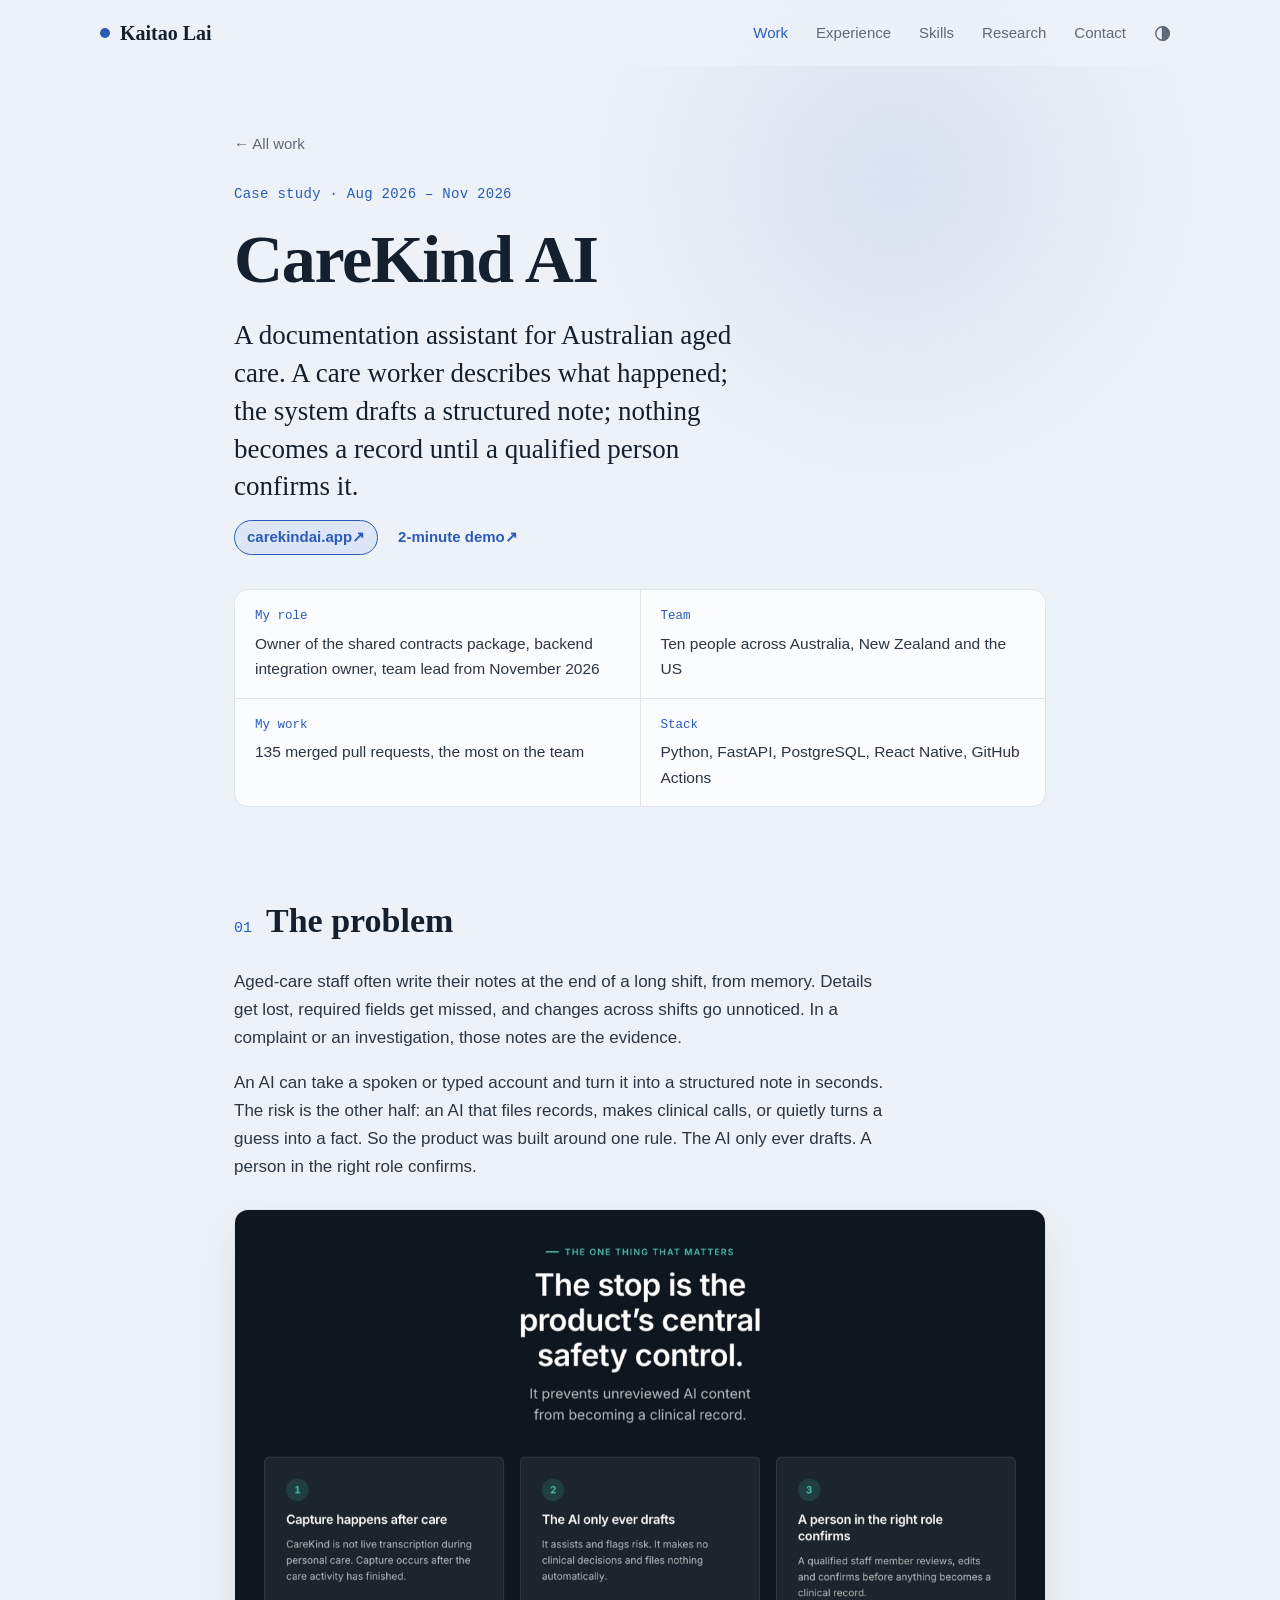
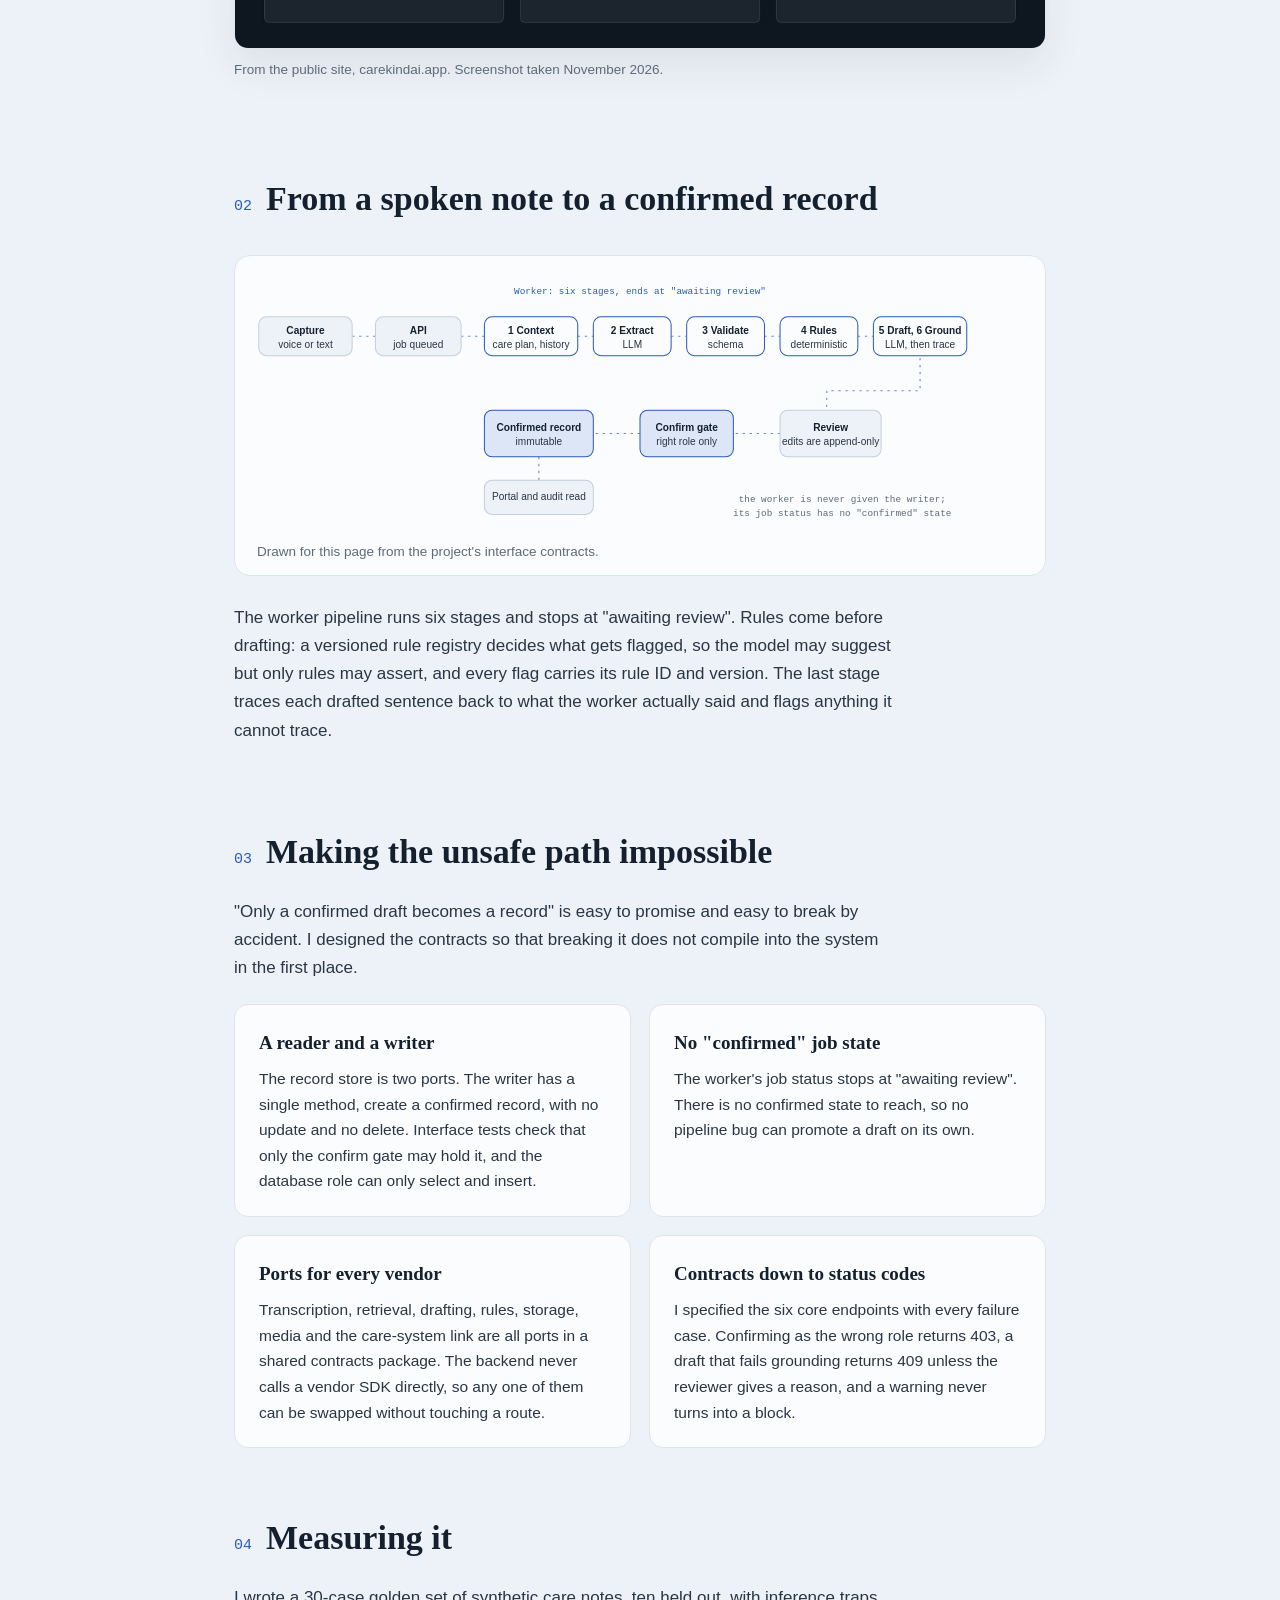
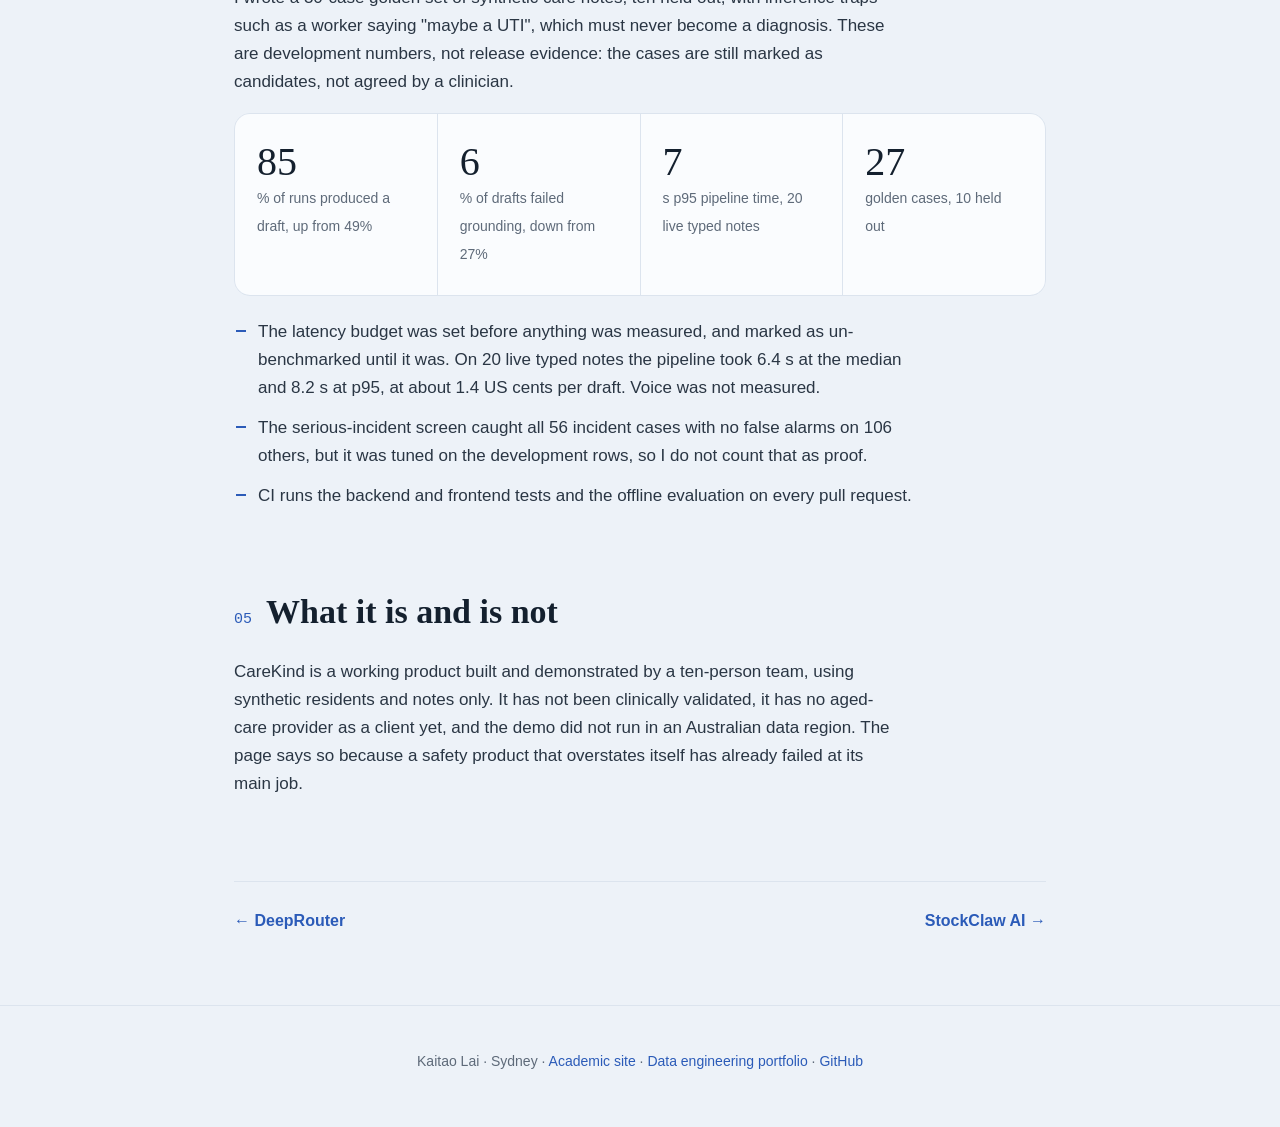
==== commit 3174bcd7: "Light, dark and system colour themes with a toggle in the nav" ====
--- a/carekind/index.html
+++ b/carekind/index.html
@@ -5,7 +5,8 @@
 <meta name="viewport" content="width=device-width, initial-scale=1">
 <title>CareKind AI | Kaitao Lai</title>
 <meta name="description" content="Case study: CareKind AI, a documentation assistant for aged care where an AI draft cannot become a record until a qualified person confirms it.">
-<link rel="stylesheet" href="../assets/css/style.css?v=7">
+<script>(function(){var p='system';try{p=localStorage.getItem('theme')||'system'}catch(e){}if(p!=='light'&&p!=='dark')p='system';var d=p==='dark'||(p==='system'&&window.matchMedia&&matchMedia('(prefers-color-scheme: dark)').matches);var r=document.documentElement;r.setAttribute('data-pref',p);r.setAttribute('data-theme',d?'dark':'light')})();</script>
+<link rel="stylesheet" href="../assets/css/style.css?v=8">
 </head>
 <body class="case">
 
@@ -21,6 +22,11 @@
     <a href="../#research">Research</a>
     <a href="../#contact">Contact</a>
   </nav>
+  <button class="theme-btn" id="themeBtn" type="button" aria-label="Colour theme: system" title="Colour theme: system">
+    <svg class="i-system" viewBox="0 0 24 24" fill="none" stroke="currentColor" stroke-width="1.8" aria-hidden="true"><circle cx="12" cy="12" r="8.5"/><path d="M12 3.5a8.5 8.5 0 0 1 0 17z" fill="currentColor"/></svg>
+    <svg class="i-light" viewBox="0 0 24 24" fill="none" stroke="currentColor" stroke-width="1.8" stroke-linecap="round" aria-hidden="true"><circle cx="12" cy="12" r="4"/><path d="M12 2.5v2.2M12 19.3v2.2M2.5 12h2.2M19.3 12h2.2M5.3 5.3l1.6 1.6M17.1 17.1l1.6 1.6M5.3 18.7l1.6-1.6M17.1 6.9l1.6-1.6"/></svg>
+    <svg class="i-dark" viewBox="0 0 24 24" fill="none" stroke="currentColor" stroke-width="1.8" stroke-linejoin="round" aria-hidden="true"><path d="M20 14.5A8 8 0 0 1 9.5 4a8 8 0 1 0 10.5 10.5z"/></svg>
+  </button>
 </header>
 
 <main>
@@ -150,6 +156,6 @@
   <p>Kaitao Lai · Sydney · <a href="https://kaitaolai.github.io/">Academic site</a> · <a href="https://kaitaolai.github.io/data/">Data engineering portfolio</a> · <a href="https://github.com/taowis">GitHub</a></p>
 </footer>
 
-<script src="../assets/js/main.js?v=7"></script>
+<script src="../assets/js/main.js?v=8"></script>
 </body>
 </html>
--- a/assets/css/style.css
+++ b/assets/css/style.css
@@ -15,6 +15,10 @@
   --mono: ui-monospace, "SF Mono", Menlo, Consolas, monospace;
   --ease: cubic-bezier(.2, .7, .2, 1);
   --w: 1080px;
+  --on-accent: #fff;
+  --shadow-rgb: 20, 32, 46;
+  --bar: #B9C6D8;
+  color-scheme: light;
 }
 
 * { box-sizing: border-box; }
@@ -46,7 +50,7 @@
   transition: transform .35s var(--ease), box-shadow .35s;
 }
 .nav.hide { transform: translateY(-100%); }
-.nav.shadow { box-shadow: 0 1px 0 var(--line), 0 8px 24px rgba(20, 32, 46, .05); }
+.nav.shadow { box-shadow: 0 1px 0 var(--line), 0 8px 24px rgba(var(--shadow-rgb), .05); }
 .brand { font-family: var(--serif); font-size: 20px; font-weight: 700; color: var(--ink); display: flex; align-items: center; gap: 10px; }
 .brand:hover { text-decoration: none; }
 .dot { width: 10px; height: 10px; border-radius: 50%; background: var(--accent); animation: pulse 2.6s infinite; }
@@ -71,7 +75,7 @@
 .hero-cta { display: flex; flex-wrap: wrap; gap: 12px; }
 .btn {
   display: inline-block; padding: 12px 22px; border-radius: 10px; font-size: 15px; font-weight: 600;
-  background: var(--accent); color: #fff; border: 1px solid var(--accent);
+  background: var(--accent); color: var(--on-accent); border: 1px solid var(--accent);
   transition: transform .25s var(--ease), box-shadow .25s, background .25s;
 }
 .btn:hover { text-decoration: none; transform: translateY(-3px); box-shadow: 0 10px 22px color-mix(in srgb, var(--accent) 28%, transparent); }
@@ -122,14 +126,14 @@
 }
 .portrait-frame img {
   display: block; width: 100%; height: auto; aspect-ratio: 4 / 5; object-fit: cover; object-position: 50% 20%;
-  border-radius: 12px; filter: saturate(.85) contrast(1.02); box-shadow: 0 16px 34px rgba(20, 32, 46, .14);
+  border-radius: 12px; filter: saturate(.85) contrast(1.02); box-shadow: 0 16px 34px rgba(var(--shadow-rgb), .14);
   transition: transform .35s var(--ease), filter .35s, box-shadow .35s;
 }
 .portrait-frame::before {
   content: ""; position: absolute; inset: 0; border-radius: 12px; background: var(--accent); opacity: .16;
   mix-blend-mode: multiply; z-index: 1; pointer-events: none; transition: opacity .35s, transform .35s var(--ease);
 }
-.portrait:hover .portrait-frame img { transform: translate(-5px, -5px); filter: none; box-shadow: 0 22px 40px rgba(20, 32, 46, .18); }
+.portrait:hover .portrait-frame img { transform: translate(-5px, -5px); filter: none; box-shadow: 0 22px 40px rgba(var(--shadow-rgb), .18); }
 .portrait:hover .portrait-frame::before { opacity: 0; transform: translate(-5px, -5px); }
 .portrait:hover .portrait-frame::after { transform: translate(10px, 10px); }
 
@@ -146,7 +150,7 @@
   transform: scaleY(0); transform-origin: top; transition: transform .6s var(--ease);
 }
 .feature.in::before { transform: scaleY(1); transition-delay: .3s; }
-.feature:hover { text-decoration: none; transform: translateY(-5px); box-shadow: 0 18px 40px rgba(20, 32, 46, .07); border-color: var(--accent-soft); }
+.feature:hover { text-decoration: none; transform: translateY(-5px); box-shadow: 0 18px 40px rgba(var(--shadow-rgb), .07); border-color: var(--accent-soft); }
 .media {
   margin: -30px -30px 22px; aspect-ratio: 16 / 9; overflow: hidden; background: var(--accent-soft);
   border-bottom: 1px solid var(--line);
@@ -156,7 +160,7 @@
 .feature:hover .media img, .feature:hover .media svg { transform: scale(1.04); }
 .media.contain img { object-fit: contain; object-position: center; background: var(--surface); }
 .shot { margin: 28px 0; }
-.shot img { width: 100%; display: block; border-radius: 14px; border: 1px solid var(--line); box-shadow: 0 18px 40px rgba(20, 32, 46, .08); }
+.shot img { width: 100%; display: block; border-radius: 14px; border: 1px solid var(--line); box-shadow: 0 18px 40px rgba(var(--shadow-rgb), .08); }
 .shot figcaption { font-size: 13.5px; color: var(--muted); margin-top: 10px; }
 .kicker { font-family: var(--mono); font-size: 13px; color: var(--accent); margin: 0 0 10px; }
 .feature h3 { font-size: 27px; line-height: 1.15; transition: color .25s; }
@@ -174,7 +178,7 @@
 .links a:hover::after { transform: translate(3px, -3px); }
 .links { align-items: center; }
 .links a.primary { font-weight: 800; color: var(--accent); background: var(--accent-soft); border: 1px solid var(--accent); padding: 4px 12px; border-radius: 999px; transition: background .25s, color .25s, transform .25s var(--ease); }
-.links a.primary:hover { background: var(--accent); color: #fff; text-decoration: none; transform: translateY(-2px); }
+.links a.primary:hover { background: var(--accent); color: var(--on-accent); text-decoration: none; transform: translateY(-2px); }
 
 /* cards */
 .cards { display: grid; grid-template-columns: repeat(3, 1fr); gap: 18px; }
@@ -183,7 +187,7 @@
   border-radius: 14px; padding: 22px; color: var(--body-ink);
   transition: transform .35s var(--ease), box-shadow .35s, border-color .35s, opacity .8s var(--ease);
 }
-.card:hover { text-decoration: none; transform: translateY(-6px); box-shadow: 0 14px 30px rgba(20, 32, 46, .08); border-color: var(--accent); }
+.card:hover { text-decoration: none; transform: translateY(-6px); box-shadow: 0 14px 30px rgba(var(--shadow-rgb), .08); border-color: var(--accent); }
 .card-top { display: flex; justify-content: space-between; font-family: var(--mono); font-size: 12.5px; color: var(--muted); margin: 0 0 12px; }
 .arrow { color: var(--accent); font-size: 18px; transition: transform .3s var(--ease); }
 .card:hover .arrow { transform: translate(4px, -4px); }
@@ -270,7 +274,7 @@
 @keyframes flow { to { stroke-dashoffset: -18; } }
 .decisions { display: grid; grid-template-columns: 1fr 1fr; gap: 18px; margin-top: 22px; }
 .decision { background: var(--surface); border: 1px solid var(--line); border-radius: 14px; padding: 22px 24px; transition: transform .35s var(--ease), border-color .35s, box-shadow .35s, opacity .8s var(--ease); }
-.decision:hover { transform: translateY(-4px); border-color: var(--accent); box-shadow: 0 14px 30px rgba(20, 32, 46, .06); }
+.decision:hover { transform: translateY(-4px); border-color: var(--accent); box-shadow: 0 14px 30px rgba(var(--shadow-rgb), .06); }
 .decision h3 { font-size: 19px; margin-bottom: 8px; }
 .decision p { font-size: 15.5px; margin: 0; }
 .ticks { list-style: none; padding: 0; margin: 0; max-width: 72ch; }
@@ -292,12 +296,12 @@
 svg .ticksx text { font-family: var(--mono); font-size: 15px; fill: var(--muted); }
 svg .chance { stroke: var(--muted); stroke-width: 1.2; stroke-dasharray: 4 4; }
 svg .lab { text-anchor: end; font-size: 17px; }
-svg .bar { fill: #B9C6D8; transition: width 1.1s var(--ease); }
+svg .bar { fill: var(--bar); transition: width 1.1s var(--ease); }
 svg .bar.model { fill: var(--accent-soft); stroke: var(--accent); stroke-width: 1.2; }
 svg .bar.win { fill: var(--accent); }
 svg .ci { stroke: var(--ink); stroke-width: 1.6; opacity: .55; }
 svg .val { text-anchor: end; font-family: var(--mono); font-size: 15px; font-weight: 700; fill: var(--ink); }
-svg .bar.win ~ .val:last-of-type { fill: #fff; }
+svg .bar.win ~ .val:last-of-type { fill: var(--on-accent); }
 
 /* small screens */
 @media (max-width: 880px) {
@@ -332,3 +336,38 @@
   .load, .reveal { opacity: 1; transform: none; }
   html { scroll-behavior: auto; }
 }
+
+/* dark theme: set on <html> by the script in each page's head, from the toggle or the system setting */
+:root[data-theme="dark"] {
+  --bg: #0F1620;
+  --surface: #162030;
+  --ink: #E6EDF5;
+  --body-ink: #C5CFDB;
+  --muted: #8F9BAA;
+  --accent: #7AA5EE;
+  --accent-soft: #1E2E48;
+  --line: #243244;
+  --edge-box: #3B4C61;
+  --glow: rgba(122, 165, 238, .10);
+  --nav-bg: rgba(15, 22, 32, .85);
+  --on-accent: #0F1620;
+  --shadow-rgb: 0, 0, 0;
+  --bar: #34475F;
+  color-scheme: dark;
+}
+:root[data-theme="dark"] .portrait-frame img { filter: saturate(.8) brightness(.92); }
+:root.theme-anim, :root.theme-anim * { transition: background-color .3s, color .3s, border-color .3s, fill .3s, stroke .3s !important; }
+
+/* theme toggle */
+.theme-btn {
+  display: grid; place-items: center; width: 36px; height: 36px; margin-left: 6px; padding: 0;
+  background: none; border: 0; border-radius: 8px; color: var(--muted); cursor: pointer; transition: color .2s, background .2s;
+}
+.theme-btn:hover { color: var(--ink); background: var(--accent-soft); }
+.theme-btn svg { width: 19px; height: 19px; display: none; }
+:root[data-pref="system"] .theme-btn .i-system, :root[data-pref="light"] .theme-btn .i-light, :root[data-pref="dark"] .theme-btn .i-dark { display: block; }
+.nav nav { margin-left: auto; }
+@media (max-width: 880px) {
+  .theme-btn { margin-left: auto; }
+  .menu-btn { order: 3; }
+}
